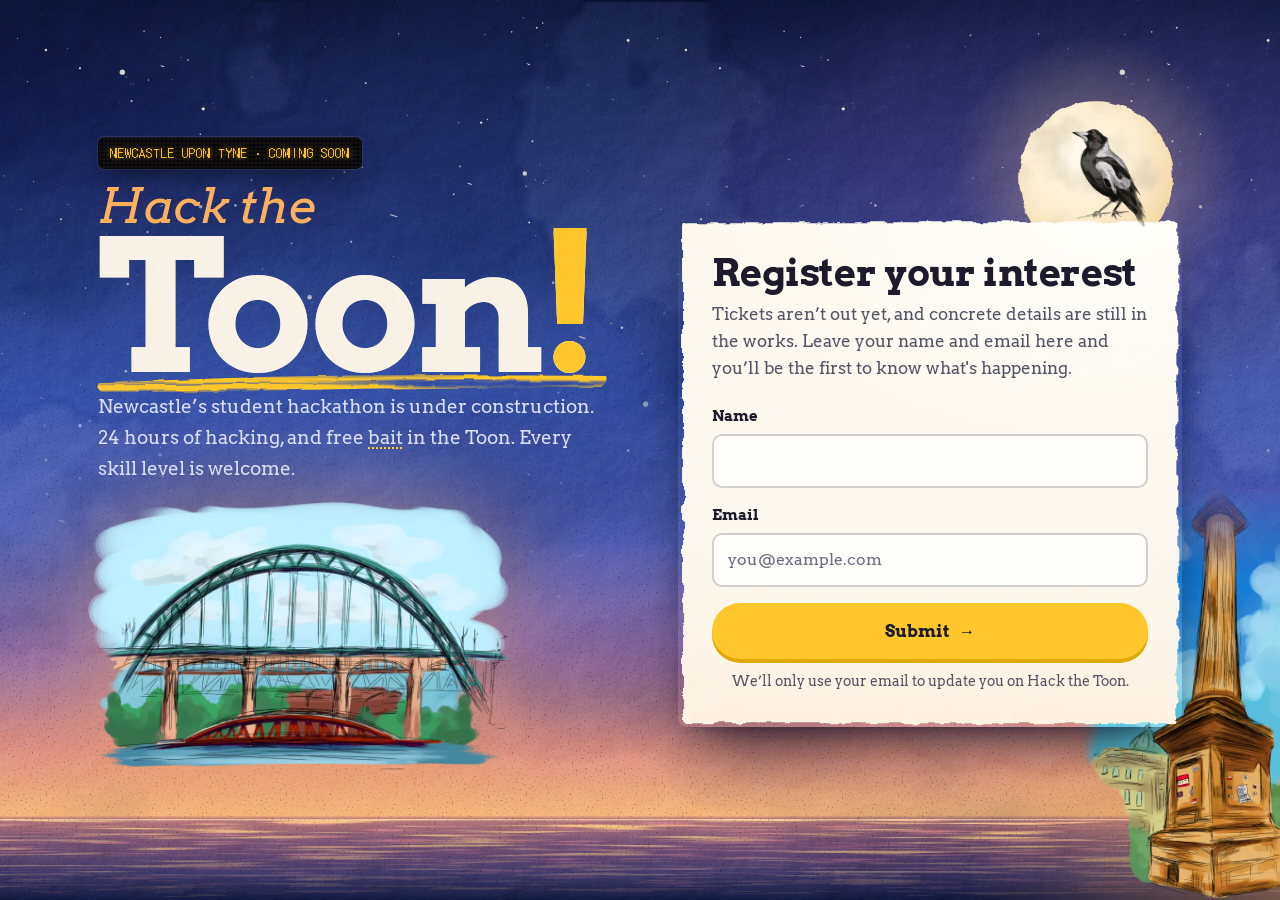
==== index.html @ 93775dd0 "Refresh website design" ====
<!doctype html>
<html lang="en-GB">
<head>
  <meta charset="utf-8">
  <meta name="viewport" content="width=device-width, initial-scale=1">
  <title>Hack the Toon · Register your interest</title>
  <meta name="description" content="Hack the Toon is a 24hr student hackathon in Newcastle. Register your interest and we'll be in touch.">
  <meta name="theme-color" content="#080c26">
  <link rel="icon" href="assets/favicon.ico" sizes="any">
  <link rel="icon" href="assets/favicon-48.png" type="image/png">
  <link rel="apple-touch-icon" href="assets/apple-touch-icon.png">
  <link rel="preload" as="image" href="assets/img/tyne-bridge.webp" imagesrcset="assets/img/tyne-bridge-900.webp 900w, assets/img/tyne-bridge.webp 1600w" imagesizes="(max-width: 880px) min(100vw, 560px), 520px">

  <link rel="preconnect" href="https://fonts.googleapis.com">
  <link rel="preconnect" href="https://fonts.gstatic.com" crossorigin>
  <link href="https://fonts.googleapis.com/css2?family=Arvo:ital,wght@0,400;0,700;1,400&family=DotGothic16&display=swap" rel="stylesheet">

  <link rel="stylesheet" href="css/styles.css">
  <script src="js/main.js" defer></script>
  <!-- Cloudflare Turnstile: an invisible check that a real person sent the form -->
  <script src="https://challenges.cloudflare.com/turnstile/v0/api.js" async defer></script>
</head>

<body>
  <div class="page page--interest">
    <header class="site-header">
      <a class="brand" href="./index.html">
        <!--svg class="brand__mark" viewBox="0 0 48 32" aria-hidden="true">
          <path d="M4 28 Q24 -6 44 28" fill="none" stroke="currentColor" stroke-width="3.5" stroke-linecap="round"/>
          <path d="M2 20 H46" stroke="currentColor" stroke-width="3" stroke-linecap="round"/>
          <path d="M14 12.5V20 M19 9V20 M24 7.8V20 M29 9V20 M34 12.5V20" stroke="currentColor" stroke-width="1.5"/>
          <circle cx="24" cy="27" r="2.6" fill="var(--metro)"/>
        </svg!-->
        <!--span class="brand__name">Hack the Toon</span!-->
      </a>
    </header>

    <main class="interest">
      <div class="interest__intro">
        <p class="dotmatrix">
          <!--span class="dotmatrix__dot" aria-hidden="true"></span!-->
          Newcastle upon Tyne &middot; Coming soon
        </p>
        <h1 class="title">
          <span class="title__small">Hack the</span>
          <span class="title__big">Toon<span class="title__stop">!</span></span>
        </h1>
        <p class="interest__lede">
          Newcastle&rsquo;s student hackathon is under construction. 24 hours of hacking, and free
          <span class="geordie" tabindex="0">bait<span class="geordie__gloss" role="tooltip">food &dash; specifically, midnight pizza</span></span>
          in the Toon. Every skill level is welcome.
        </p>
      </div>

      <img class="interest__art" src="assets/img/tyne-bridge.webp" srcset="assets/img/tyne-bridge-900.webp 900w, assets/img/tyne-bridge.webp 1600w" sizes="(max-width: 880px) min(100vw, 560px), 520px" width="1600" height="1156" alt="A watercolour of the Tyne Bridge, with the High Level and Swing bridges behind it">

      <section class="panel" aria-labelledby="interest-title">
        <img class="panel__magpie" src="assets/img/magpie.webp" width="268" height="420" alt="">
        <!--div class="station-sign" aria-hidden="true"><span class="station-sign__bar"></span>The next station is... Hack the Toon</div!-->
        <h2 class="panel__title" id="interest-title">Register your interest</h2>
        <p class="panel__lede">Tickets aren&rsquo;t out yet, and concrete details are still in the works. Leave your name and email here and you&rsquo;ll be the first to know what's happening.</p>

        <form class="form" data-form novalidate>
          <div class="field">
            <label for="name">Name</label>
            <input id="name" name="name" autocomplete="name" required>
            <p class="field__error" aria-live="polite"></p>
          </div>
          <div class="field">
            <label for="email">Email</label>
            <input id="email" name="email" type="email" autocomplete="email" inputmode="email" placeholder="you@example.com" required>
            <p class="field__error" aria-live="polite"></p>
          </div>
          <!-- Honeypot: hidden from people, but bots tend to fill it in -->
          <div class="form__hp" aria-hidden="true">
            <label for="website">Website</label>
            <input id="website" name="website" tabindex="-1" autocomplete="off">
          </div>
          <!-- TODO: replace this sitekey with the real one from the Cloudflare
               dashboard (Turnstile). 1x00000000000000000000AA is Cloudflare's
               public test key, which always passes. -->
          <div class="cf-turnstile" data-sitekey="0x4AAAAAAFebThGywJJSq26S" data-appearance="interaction-only" data-theme="light" data-size="flexible"></div>
          <p class="form__error" data-form-error role="alert"></p>
          <button class="btn btn--metro btn--block" type="submit" data-submit>
            <span data-submit-label>Submit</span> <span aria-hidden="true">&rarr;</span>
          </button>
          <p class="form__small">We&rsquo;ll only use your email to update you on Hack the Toon.</p>
        </form>
      </section>
    </main>

    <!-- Grey's Monument is painted as a corner piece: its straight edges sit
         flush with the right and bottom of the page -->
    <img class="corner corner--right" src="assets/img/monument.webp" width="534" height="1000" alt="" aria-hidden="true">
  </div>
</body>
</html>
---- css/styles.css ----
/* ==========================================================================
   Hack the Toon: "Blue hour on the Tyne"

   The page is painted in the same medium as the commissions: one watercolour
   of the Tyne at dusk. A French ultramarine sky, spattered with white gouache
   for stars, warms through violet and rose to the last light on the horizon,
   and the river at the foot of the page catches the sunset. A moon rises
   behind the magpie, the words sit on sheets of watercolour paper, and Metro
   yellow is kept for the things you press.
   ========================================================================== */

:root {
  /* The wash */
  --night: #080c26;        /* the very top and bottom of the page, and the browser bars */
  --indigo: #10184e;
  --ultramarine: #1d3593;

  /* Light, as RGB channels so it can be used at any strength: rgb(var(--lamp) / 0.4) */
  --lamp: 255 176 92;      /* sodium floodlight on sandstone */

  /* Paper and ink */
  --cream: #f6eedf;
  --mist: #dcdff2;         /* body copy on the wash: cream, cooled by the blue */
  --card: #fbf6ea;
  --ink: #1c1a2b;
  --ink-soft: #565266;
  --pen: #2a44a6;          /* ultramarine fountain-pen ink */

  --metro: #ffc72c;
  --metro-deep: #e0a800;
  --brick: #b0503a;

  --font-display: "Arvo", "Rockwell", "Roboto Slab", Georgia, serif;
  --font-body: "Arvo", "Rockwell", "Roboto Slab", Georgia, serif;
  --font-dot: "DotGothic16", ui-monospace, monospace;

  --gutter: clamp(16px, 4vw, 48px);
}

*,
*::before,
*::after { box-sizing: border-box; }

/* Browsers paint this behind the page wherever it doesn't reach: Safari on
   iOS fills its status bar and toolbar strips with it, and it shows when the
   page is pulled past either end. The wash starts and ends on this colour, so
   those strips read as more sky. Keep it in step with theme-color. */
html,
body { background: var(--night); }

/* Dark scrollbars on the night; the form controls on paper stay light */
html { -webkit-text-size-adjust: 100%; color-scheme: dark; }
.panel,
.note { color-scheme: light; }

::selection { background: var(--metro); color: var(--ink); }

body {
  margin: 0;
  color: var(--cream);
  font-family: var(--font-body);
  font-size: 1.0625rem;
  line-height: 1.6;
}

img, svg { display: block; max-width: 100%; }

[hidden] { display: none !important; }

a { color: inherit; }

h1, h2 {
  font-family: var(--font-display);
  line-height: 1.05;
  margin: 0;
  letter-spacing: -0.01em;
}

:focus-visible {
  outline: 3px solid var(--metro);
  outline-offset: 3px;
  border-radius: 4px;
}
/* Yellow would vanish against the paper */
.panel :focus-visible,
.note :focus-visible { outline-color: var(--pen); }

.btn {
  --btn-bg: transparent;
  --btn-fg: currentColor;
  display: inline-flex;
  align-items: center;
  justify-content: center;
  gap: 0.5em;
  padding: 0.85em 1.4em;
  border: 2px solid transparent;
  border-radius: 999px;
  background: var(--btn-bg);
  color: var(--btn-fg);
  font: 700 1rem/1 var(--font-body);
  text-decoration: none;
  cursor: pointer;
  transition: transform 0.15s ease, box-shadow 0.15s ease, border-color 0.15s ease;
}
.btn:hover { transform: translateY(-2px); }
.btn:active { transform: translateY(0); }

.btn--metro {
  --btn-bg: var(--metro);
  --btn-fg: var(--ink);
  box-shadow: 0 4px 0 var(--metro-deep);
}
.btn--metro:hover { box-shadow: 0 6px 0 var(--metro-deep); }
.btn--metro:active { box-shadow: 0 2px 0 var(--metro-deep); }
/* The arrow leans towards the next stop */
.btn--metro [aria-hidden="true"] { display: inline-block; transition: transform 0.15s ease; }
.btn--metro:hover [aria-hidden="true"] { transform: translateX(3px); }

.btn--ghost {
  border-color: rgb(246 238 223 / 0.35);
  color: var(--cream);
}
.btn--ghost:hover { border-color: var(--cream); }

.btn--block { width: 100%; padding-block: 1.05em; font-size: 1.05rem; }
.btn[disabled] { opacity: 0.75; cursor: progress; transform: none; }

/* Metro passenger-information style display */
.dotmatrix {
  display: inline-flex;
  align-items: center;
  gap: 0.6em;
  margin: 0;
  padding: 0.45em 0.9em;
  border-radius: 6px;
  background:
    radial-gradient(circle, rgb(255 199 44 / 0.07) 1px, transparent 1.4px) 0 0 / 4px 4px,
    #07080c;
  /* The unit's housing, so it holds its own against the night */
  box-shadow:
    0 0 0 1px rgb(255 255 255 / 0.08),
    inset 0 1px 0 rgb(255 255 255 / 0.05),
    0 10px 24px -10px rgb(0 0 0 / 0.8);
  color: var(--metro);
  font-family: var(--font-dot);
  font-size: 0.8rem;
  letter-spacing: 0.08em;
  text-transform: uppercase;
  text-shadow: 0 0 6px rgb(255 199 44 / 0.55);
  white-space: nowrap;
}
.dotmatrix__dot {
  flex: none;
  width: 7px;
  height: 7px;
  border-radius: 50%;
  background: var(--metro);
  box-shadow: 0 0 8px var(--metro);
  animation: blink 2.4s steps(1) infinite;
}
@keyframes blink { 50% { opacity: 0.25; } }

.geordie {
  position: relative;
  text-decoration: underline dotted;
  text-decoration-thickness: 2px;
  text-underline-offset: 4px;
  text-decoration-color: var(--metro);
  cursor: help;
  white-space: nowrap;
}
.geordie__gloss {
  position: absolute;
  left: 50%;
  bottom: calc(100% + 10px);
  z-index: 5;
  width: max-content;
  max-width: 220px;
  padding: 0.5em 0.75em;
  border-radius: 8px;
  background: var(--cream);
  color: var(--ink);
  box-shadow: 0 10px 24px -10px rgb(0 0 0 / 0.7);
  font: 400 0.8rem/1.35 var(--font-body);
  white-space: normal;
  text-align: left;
  opacity: 0;
  pointer-events: none;
  transform: translate(-50%, 4px);
  transition: opacity 0.15s ease, transform 0.15s ease;
}
.geordie__gloss::before { content: "Geordie: "; color: var(--brick); font-weight: 700; }
.geordie:hover .geordie__gloss,
.geordie:focus .geordie__gloss { opacity: 1; transform: translate(-50%, 0); }
/* On paper, the gloss is the night instead */
.note .geordie { text-decoration-color: var(--metro-deep); }
.note .geordie__gloss { background: var(--ink); color: var(--cream); }
.note .geordie__gloss::before { color: var(--metro); }

/* --------------------------------------------------------------------------
   Page: the wash
   -------------------------------------------------------------------------- */
.page {
  /* Each page floodlights its own landmarks (see the end of this section) */
  --floodlight: linear-gradient(transparent, transparent);
  position: relative;
  isolation: isolate;
  display: flex;
  flex-direction: column;
  min-height: 100vh;
  min-height: 100svh;
  overflow: hidden;
  /* From the top: the grain of the paper, the Tyne catching the sunset, the
     blooms and drifts of the wash, then the sky itself, laid in wet-in-wet
     from night down to the last light on the horizon. The large textures are
     WebP renders of the SVGs in assets/texture/src (see the README). */
  background:
    url("../assets/texture/granulation.svg") 0 0 / 240px 240px,
    url("../assets/texture/paper.svg") 0 0 / 320px 320px,
    url("../assets/texture/river.webp") 0 100% / 100% 9% no-repeat,
    url("../assets/texture/blooms.webp") center / cover no-repeat,
    url("../assets/texture/drift.webp") center / cover no-repeat,
    radial-gradient(ellipse 60% 45% at 85% 28%, rgb(84 54 150 / 0.35), transparent 70%),
    linear-gradient(
      var(--night),
      var(--indigo) 20%,
      var(--ultramarine) 44%,
      #34409f 60%,
      #74508f 72%,
      #d27466 83%,
      #f3a35f 90.6%,
      #a65a5f 91%,
      #5a3558 93.5%,
      #24204d 97%,
      var(--night)
    );
  background-blend-mode: multiply, soft-light, normal, soft-light, multiply, normal, normal;
}
/* Floodlight: a page-specific pool of warm light around its landmarks */
.page::before {
  content: "";
  position: absolute;
  inset: 0;
  z-index: -1;
  background: var(--floodlight);
  pointer-events: none;
}
/* White gouache flicked across the top of the sky, for stars */
.page::after {
  content: "";
  position: absolute;
  inset: 0;
  z-index: -1;
  background:
    url("../assets/texture/spatter.svg") 0 0 / 1000px 640px,
    url("../assets/texture/spatter.svg") 430px 260px / 640px 410px;
  -webkit-mask-image: linear-gradient(#000 20vh, transparent 75vh);
  mask-image: linear-gradient(#000 20vh, transparent 75vh);
  pointer-events: none;
  animation: twinkle 5s ease-in-out infinite alternate;
}
@keyframes twinkle { to { opacity: 0.55; } }

/* Grey's Monument, floodlit from below */
.page--interest {
  --floodlight: radial-gradient(ellipse 34vw 56vh at 100% 100%, rgb(var(--lamp) / 0.4), rgb(var(--lamp) / 0.12) 50%, transparent 74%);
}
/* A haze of light behind the university arches, where the sketch of the
   building above them would otherwise be lost in the dusk. It is measured
   from the painting (866 x 1100), so it follows it at every size. */
.page--thanks {
  --arches-h: clamp(220px, 44vh, 500px);
  --floodlight: radial-gradient(
    ellipse calc(var(--arches-h) * 0.62) calc(var(--arches-h) * 0.42)
    at calc(var(--arches-h) * 0.36) calc(100% - var(--arches-h) * 0.74),
    rgb(255 222 190 / 0.5), rgb(255 200 160 / 0.16) 55%, transparent 75%
  );
}

.site-header {
  position: relative;
  z-index: 2;
  padding: 18px var(--gutter);
}
.site-header:not(:has(.brand__name, .brand__mark)) { display: none; }
.brand {
  display: inline-flex;
  align-items: center;
  gap: 10px;
  text-decoration: none;
}
.brand__mark { width: 40px; height: auto; }
.brand__name { font: 700 1.2rem/1 var(--font-display); }

/* Corner pieces: paintings with straight edges, placed flush against the
   page's bottom corners and kept behind the content */
.corner {
  position: absolute;
  bottom: 0;
  z-index: 0;
  width: auto;
  max-width: none;
  pointer-events: none;
  user-select: none;
  animation: develop 1.4s 0.3s ease-out both;
}
/* Both paintings run off the edge of their canvas on one more side than the
   corner they sit in, so that edge is faded into the wash */
.corner--right {
  right: 0;
  height: clamp(240px, 46vh, 520px);
  -webkit-mask-image: linear-gradient(to bottom, transparent, #000 22%);
  mask-image: linear-gradient(to bottom, transparent, #000 22%);
}
.corner--left {
  left: 0;
  height: var(--arches-h);
  -webkit-mask-image: linear-gradient(to left, transparent, #000 18%);
  mask-image: linear-gradient(to left, transparent, #000 18%);
}
.corner--angel {
  right: clamp(8px, 3vw, 48px);
  bottom: clamp(4px, 2vh, 20px);
  height: clamp(110px, 20vh, 220px);
}
/* Paintings fade up out of the wash, like watercolour soaking in. The filter
   lists match the paintings' own, so the glow eases in rather than snapping. */
@keyframes develop {
  from {
    opacity: 0;
    transform: translateY(14px);
    filter: saturate(0.2) blur(2px) drop-shadow(0 0 0 rgb(var(--lamp) / 0));
  }
}

/* --------------------------------------------------------------------------
   Register your interest
   -------------------------------------------------------------------------- */
.interest {
  position: relative;
  z-index: 2;
  flex: 1;
  display: grid;
  grid-template-columns: 1fr 1fr;
  grid-template-areas:
    "intro panel"
    "art   panel";
  column-gap: clamp(32px, 6vw, 88px);
  row-gap: clamp(8px, 2vh, 20px);
  align-content: center;
  width: min(1180px, 100%);
  margin: 0 auto;
  padding: clamp(56px, 8vh, 96px) var(--gutter) clamp(16px, 3vh, 32px);
}
/* Above the panel, so the moon behind the magpie can never cover the words */
.interest__intro { grid-area: intro; align-self: end; position: relative; z-index: 1; }
.panel { grid-area: panel; align-self: center; }

/* The Tyne Bridge, under the headline, glowing in the lamplight */
.interest__art {
  grid-area: art;
  align-self: start;
  width: auto;
  height: clamp(170px, 34vh, 380px);
  max-width: 100%;
  object-fit: contain;
  object-position: left top;
  margin-left: -2%;
  filter: saturate(1) blur(0) drop-shadow(0 0 48px rgb(var(--lamp) / 0.45));
  animation: develop 1.4s 0.3s ease-out both;
}

.title { margin: 0.35em 0 0.3em; }
.title__small {
  display: block;
  font-size: clamp(1.8rem, 4vw, 3rem);
  font-style: italic;
  font-weight: 400;
  color: rgb(var(--lamp));
}
.title__big {
  position: relative;
  display: block;
  width: fit-content;
  font-size: clamp(5rem, 15vw, 11.5rem);
  font-weight: 700;
  line-height: 0.82;
  letter-spacing: -0.03em;
  /* Painted, not printed: the paper's grain shows through the letters */
  color: var(--cream);
  background: url("../assets/texture/paper.svg") 0 0 / 320px 320px, var(--cream);
  background-blend-mode: soft-light;
  -webkit-background-clip: text;
  background-clip: text;
  -webkit-text-fill-color: transparent;
}
/* A single dry stroke of Metro yellow under the name */
.title__big::after {
  content: "";
  position: absolute;
  z-index: -1;
  left: -0.04em;
  right: -0.08em;
  bottom: -0.1em;
  height: 0.2em;
  background: url("../assets/texture/brush.svg") center / 100% 100% no-repeat;
  transform-origin: left center;
  animation: brush 0.7s 0.6s cubic-bezier(.5, 0, .2, 1) both;
}
@keyframes brush { from { transform: scaleX(0); } }
.title__stop { color: var(--metro); -webkit-text-fill-color: var(--metro); }

.interest__lede {
  max-width: 32em;
  margin: 0;
  font-size: clamp(1.05rem, 1.5vw, 1.2rem);
  color: var(--mist);
}

.interest__intro > *,
.panel {
  animation: rise 0.8s cubic-bezier(.2, .8, .2, 1) both;
}
.interest__intro > :nth-child(2) { animation-delay: 0.08s; }
.interest__intro > :nth-child(3) { animation-delay: 0.16s; }
.panel { animation-delay: 0.24s; }
@keyframes rise {
  from { opacity: 0; transform: translateY(18px); }
}

/* The form, on a sheet of watercolour paper. The sheet itself is drawn by
   ::after so that its torn edge can be masked without clipping the magpie. */
.panel {
  --magpie-h: clamp(84px, 11vw, 118px);
  --perch: clamp(20px, 3vw, 36px);
  position: relative;
  isolation: isolate;
  padding: clamp(24px, 3vw, 34px);
  color: var(--ink);
  border-radius: 8px;
  /* Tucked in, so the shadow shows below the torn edge rather than beside it */
  box-shadow: 0 34px 60px -26px rgb(2 4 20 / 0.85), 0 12px 24px -16px rgb(2 4 20 / 0.5);
}
.panel::after {
  content: "";
  position: absolute;
  inset: 0;
  z-index: -1;
  background:
    url("../assets/texture/paper.svg") 0 0 / 320px 320px,
    /* moonlight from above, and the last of the sunset from below */
    radial-gradient(120% 70% at 85% 0%, #fffdf8, transparent 65%),
    linear-gradient(to top, rgb(255 186 130 / 0.16), transparent 35%),
    var(--card);
  background-blend-mode: soft-light, normal, normal, normal;
  /* The torn edge. It is inline rather than a file because browsers fetch mask
     images under stricter rules than other images: a mask file that fails to
     load (for example when the page is opened from disk) hides the whole sheet. */
  --deckle: url("data:image/svg+xml,%3Csvg xmlns='http://www.w3.org/2000/svg' viewBox='0 0 500 600' preserveAspectRatio='none'%3E%3Cfilter id='d' x='-5%25' y='-5%25' width='110%25' height='110%25'%3E%3CfeTurbulence type='fractalNoise' baseFrequency='.045' numOctaves='4' seed='3'/%3E%3CfeDisplacementMap in='SourceGraphic' scale='8' xChannelSelector='R' yChannelSelector='G'/%3E%3CfeGaussianBlur stdDeviation='.5'/%3E%3C/filter%3E%3Crect x='5' y='5' width='490' height='590' rx='4' fill='%23fff' filter='url(%23d)'/%3E%3C/svg%3E");
  -webkit-mask: var(--deckle) 0 0 / 100% 100% no-repeat;
  mask: var(--deckle) 0 0 / 100% 100% no-repeat;
}
/* A moon rising behind the sheet, for the magpie to stand against */
.panel::before {
  /* The disc is just over half the width of the image (the rest is its halo):
     about 1.3 magpies across, centred a third of a magpie above the edge */
  --moon: calc(var(--magpie-h) * 2.44);
  content: "";
  position: absolute;
  z-index: -1;
  right: calc(var(--perch) + var(--magpie-h) * 0.42 - var(--moon) / 2);
  bottom: calc(100% + var(--magpie-h) * 0.34 - var(--moon) / 2);
  width: var(--moon);
  height: var(--moon);
  background: url("../assets/texture/moon.svg") center / contain no-repeat;
  pointer-events: none;
  animation: moonrise 1.8s 0.2s cubic-bezier(.2, .7, .2, 1) both;
}
@keyframes moonrise {
  from { opacity: 0; transform: translateY(30%); }
}
.panel__title { font-size: clamp(2rem, 3vw, 2.5rem); font-weight: 700; }
.panel__lede { margin: 0.5em 0 1.3em; color: var(--ink-soft); }

/* A magpie perched on the top edge of the form */
.panel__magpie {
  position: absolute;
  right: var(--perch);
  bottom: calc(100% - 9px);
  height: var(--magpie-h);
  width: auto;
  pointer-events: none;
  animation: hop 0.7s 0.9s cubic-bezier(.3, .7, .4, 1.4) both;
  transform-origin: 50% 100%;
}
@keyframes hop {
  0% { opacity: 0; transform: translate(40px, -30px) rotate(8deg); }
  60% { opacity: 1; }
  100% { transform: none; }
}

.station-sign {
  display: inline-flex;
  align-items: center;
  gap: 12px;
  margin-bottom: 1rem;
  padding: 8px 18px 8px 8px;
  border-radius: 999px;
  background: var(--ink);
  color: var(--cream);
  font: 700 0.9rem/1 var(--font-display);
  letter-spacing: 0.04em;
}
.station-sign__bar {
  width: 22px;
  height: 22px;
  border-radius: 50%;
  border: 5px solid var(--metro);
  background: var(--ink);
}

.form { display: grid; gap: 16px; }
.field label {
  display: block;
  margin-bottom: 6px;
  font-weight: 700;
  font-size: 0.92rem;
}
.field input {
  width: 100%;
  padding: 12px 14px;
  border: 2px solid rgb(28 26 43 / 0.2);
  border-radius: 10px;
  background: #fffdf9;
  color: var(--ink);
  caret-color: var(--pen);
  font: inherit;
  font-size: 1rem;
  transition: border-color 0.15s ease, box-shadow 0.15s ease;
}
.field input::placeholder { color: #6e6a80; }
.field input:focus {
  outline: none;
  border-color: var(--pen);
  box-shadow: 0 0 0 4px rgb(255 199 44 / 0.55);
}
.field.is-invalid input { border-color: var(--brick); }
.field__error {
  margin: 6px 0 0;
  color: var(--brick);
  font-size: 0.85rem;
  font-weight: 400;
}
.field__error:empty { display: none; }
/* Honeypot: kept off-screen rather than display:none, which some bots skip */
.form__hp {
  position: absolute;
  left: -10000px;
  width: 1px;
  height: 1px;
  overflow: hidden;
}
.form__error {
  margin: 0;
  color: var(--brick);
  font-size: 0.9rem;
  text-align: center;
}
.form__error:empty { display: none; }
/* Turnstile only shows itself if it needs the visitor to click something */
.cf-turnstile:empty { display: none; }
.form__small { margin: -4px 0 0; font-size: 0.85rem; color: var(--ink-soft); text-align: center; }

/* --------------------------------------------------------------------------
   Thank you: the Metro pulls in, drawn in light, then the note is sealed
   -------------------------------------------------------------------------- */
.thanks {
  position: relative;
  z-index: 2;
  flex: 1;
  display: flex;
  flex-direction: column;
  align-items: center;
  justify-content: center;
  gap: clamp(20px, 4vh, 40px);
  width: min(1060px, 100%);
  margin: 0 auto;
  padding: clamp(24px, 5vh, 56px) var(--gutter);
  text-align: center;
}

.arrival {
  display: flex;
  flex-direction: column;
  align-items: center;
  width: 100%;
}
.arrival__display {
  min-width: 18em;
  justify-content: center;
  margin-bottom: clamp(14px, 2.5vh, 24px);
  font-size: 0.9rem;
  animation: rise 0.6s both;
}
.arrival__track {
  position: relative;
  width: min(880px, 100%);
}
/* Light from the platform, spilling onto the track */
.arrival__track::before {
  content: "";
  position: absolute;
  left: 50%;
  bottom: -30%;
  width: 150%;
  height: 120%;
  transform: translateX(-50%);
  background: radial-gradient(closest-side, rgb(var(--lamp) / 0.28), transparent);
  pointer-events: none;
  animation: develop 1.2s 1.6s ease-out both;
}
/* The pencil drawing is inverted so it reads as white pencil on dark paper */
.arrival__train {
  position: relative;
  z-index: 1;
  width: 100%;
  height: auto;
  filter: invert(1) drop-shadow(0 0 0 rgb(255 246 228 / 0.7)) drop-shadow(0 0 7px rgb(255 214 140 / 0.45));
  animation: pull-in 2.6s 0.3s cubic-bezier(.12, .7, .25, 1.02) both;
}
@keyframes pull-in {
  from { transform: translateX(-130vw); }
  to { transform: translateX(0); }
}
/* White-pencil rails, drawn in as the train approaches */
.arrival__rails {
  position: absolute;
  left: 50%;
  bottom: 0;
  width: 300vw;
  height: 14px;
  transform: translateX(-50%);
  max-width: none;
  overflow: visible;
  /* Fading out towards the edges of the page, as a sketch would */
  -webkit-mask-image: linear-gradient(90deg, transparent 33.3%, #000 42%, #000 58%, transparent 66.7%);
  mask-image: linear-gradient(90deg, transparent 33.3%, #000 42%, #000 58%, transparent 66.7%);
}
.arrival__rails path {
  fill: none;
  stroke: var(--cream);
  stroke-linecap: round;
  stroke-dasharray: 6000;
  animation: draw 1.4s 0.1s ease-out both;
}
@keyframes draw { from { stroke-dashoffset: 6000; } }

/* The message, on a page torn from a ruled notebook */
.note {
  width: min(620px, 100%);
  text-align: left;
}
.note__card {
  --margin: clamp(24px, 4vw, 44px);
  position: relative;
  isolation: isolate;
  padding: var(--margin);
  padding-top: calc(var(--margin) + 14px);
  border-radius: 4px;
  color: var(--ink);
  box-shadow: 0 34px 60px -26px rgb(2 4 20 / 0.85), 0 12px 24px -16px rgb(2 4 20 / 0.5);
  transform: rotate(-1.2deg);
  animation: card-in 0.8s 2.9s cubic-bezier(.2, .8, .2, 1) both, thud 0.35s 3.95s ease-out;
}
/* The page: a red margin, feint blue rules, and holes punched along the top */
.note__card::before {
  content: "";
  position: absolute;
  inset: 0;
  z-index: -1;
  border-radius: inherit;
  background:
    linear-gradient(90deg, transparent calc(var(--margin) - 14px), rgb(206 70 70 / 0.45) 0 calc(var(--margin) - 12.5px), transparent 0),
    repeating-linear-gradient(transparent 0 31px, rgb(42 68 166 / 0.15) 31px 32px) 0 44px / 100% 100% no-repeat,
    url("../assets/texture/paper.svg") 0 0 / 320px 320px,
    var(--card);
  background-blend-mode: normal, normal, soft-light, normal;
  -webkit-mask:
    linear-gradient(#000 0 0) top / 100% 12px no-repeat,
    radial-gradient(circle, transparent 5px, #000 5.6px) 0 12px / 30px 22px repeat-x,
    linear-gradient(#000 0 0) 0 34px / 100% calc(100% - 34px) no-repeat;
  mask:
    linear-gradient(#000 0 0) top / 100% 12px no-repeat,
    radial-gradient(circle, transparent 5px, #000 5.6px) 0 12px / 30px 22px repeat-x,
    linear-gradient(#000 0 0) 0 34px / 100% calc(100% - 34px) no-repeat;
}
@keyframes card-in {
  from { opacity: 0; transform: translateY(24px) rotate(1deg); }
}
/* The card gives a little as the seal is pressed into it */
@keyframes thud {
  40% { transform: rotate(-1.2deg) translateY(3px) scale(0.995); }
}

.note__seal {
  position: absolute;
  right: clamp(-28px, -2vw, -12px);
  bottom: clamp(-34px, -3vw, -18px);
  width: clamp(92px, 12vw, 132px);
  height: auto;
  transform: rotate(-12deg);
  filter: drop-shadow(0 6px 6px rgb(10 8 30 / 0.45));
  animation: stamp 0.6s 3.6s cubic-bezier(.5, 0, .75, 0) both;
}
@keyframes stamp {
  0% { opacity: 0; transform: translateY(-40px) scale(2.2) rotate(-30deg); filter: drop-shadow(0 30px 18px rgb(10 8 30 / 0.2)); }
  30% { opacity: 1; }
  80% { transform: scale(0.94) rotate(-12deg); }
  100% { transform: scale(1) rotate(-12deg); }
}

.thanks__kicker {
  margin: 0 0 0.3em;
  color: var(--pen);
  font: 700 clamp(1.2rem, 2.4vw, 1.6rem)/1.2 var(--font-display);
}
.thanks__title {
  font-size: clamp(2.2rem, 5vw, 3.8rem);
  font-weight: 700;
}
.thanks__lede {
  max-width: 30em;
  margin: 0.8em 0 0;
  font-size: clamp(1.05rem, 1.6vw, 1.2rem);
  color: var(--ink-soft);
}

/* --------------------------------------------------------------------------
   Responsive
   -------------------------------------------------------------------------- */
@media (max-width: 880px) {
  /* Stacked: headline, form, then the Tyne Bridge to finish the page */
  .interest {
    --stack-gap: clamp(28px, 5vh, 48px);
    grid-template-columns: 1fr;
    grid-template-areas: "intro" "panel" "art";
    row-gap: var(--stack-gap);
  }
  /* Clear space above the form for the moon and the magpie, which would
     otherwise rise into the last lines of the intro on narrow phones */
  .panel { margin-top: calc(var(--magpie-h) + 12px - var(--stack-gap)); }
  .interest__art {
    justify-self: center;
    width: min(100%, 560px);
    height: auto;
    margin: 0;
  }
  .corner--right { display: none; }
  /* With the Monument gone, the floodlight is on the bridge instead */
  .page--interest {
    --floodlight: radial-gradient(ellipse 90vw 46vh at 50% 100%, rgb(var(--lamp) / 0.32), transparent 72%);
  }
  /* Room at the bottom of the thank-you page for the corner paintings */
  .thanks { padding-bottom: clamp(150px, 26vh, 240px); }
  .page--thanks { --arches-h: clamp(170px, 26vh, 260px); }
  .corner--angel { height: clamp(80px, 13vh, 130px); }
}

@media (max-width: 640px) {
  /* Room under the message for the seal, so it never covers the text */
  .note__card { padding-bottom: 76px; }
  .note__seal { right: 10px; bottom: -22px; width: 96px; }
}

@media (max-width: 520px) {
  .brand__name { font-size: 1.05rem; }
  .arrival__display { min-width: 0; font-size: 0.75rem; }
}

/* High-contrast modes drop backgrounds, which would leave the painted title
   with no fill at all */
@media (forced-colors: active) {
  .title__big { -webkit-text-fill-color: currentColor; background: none; }
}

@media (prefers-reduced-motion: reduce) {
  *,
  *::before,
  *::after {
    animation-duration: 0.001ms !important;
    animation-delay: 0s !important;
    animation-iteration-count: 1 !important;
    transition-duration: 0.001ms !important;
  }
}
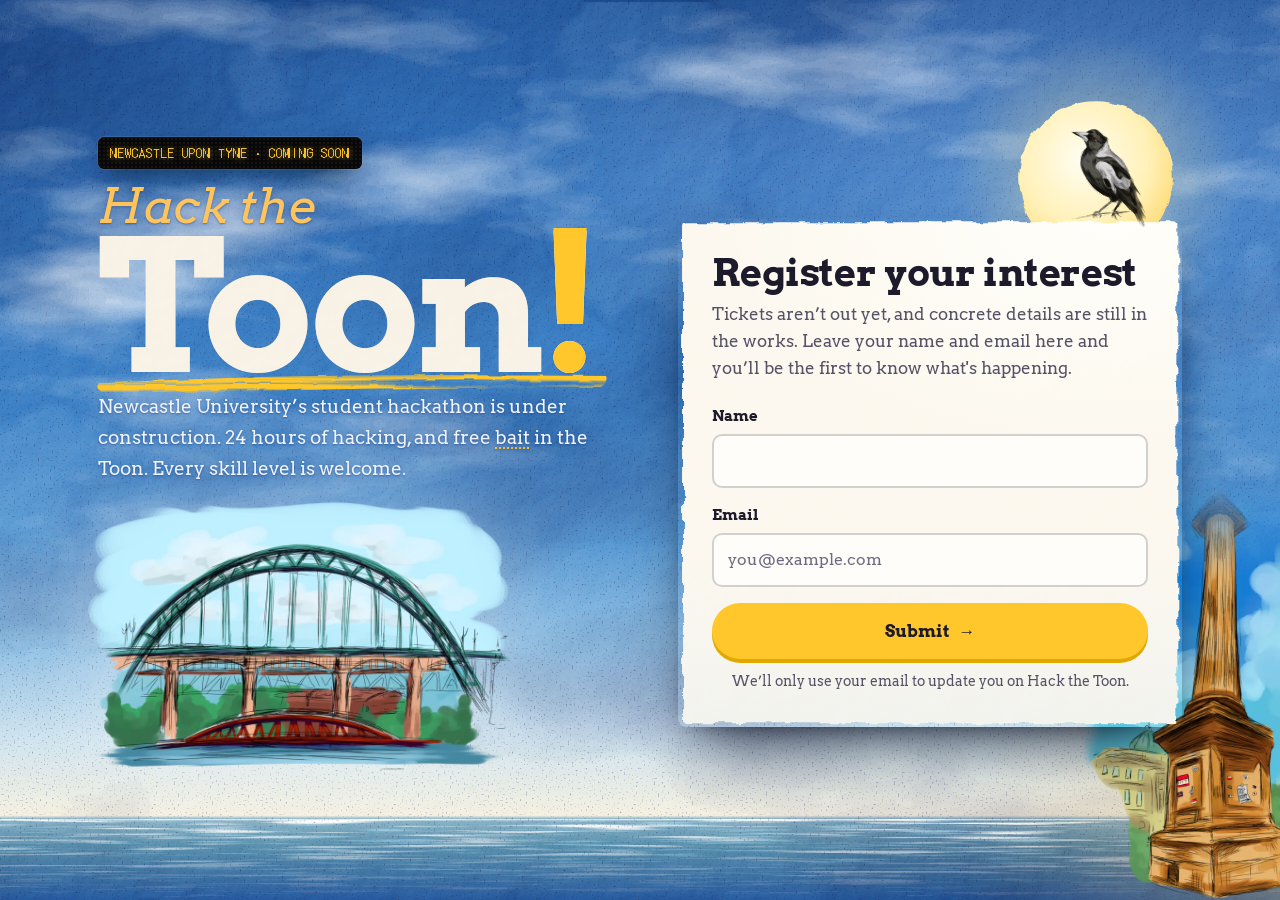
==== commit a0930c03: "Switch to day theme" ====
--- a/index.html
+++ b/index.html
@@ -5,7 +5,7 @@
   <meta name="viewport" content="width=device-width, initial-scale=1">
   <title>Hack the Toon · Register your interest</title>
   <meta name="description" content="Hack the Toon is a 24hr student hackathon in Newcastle. Register your interest and we'll be in touch.">
-  <meta name="theme-color" content="#080c26">
+  <meta name="theme-color" content="#133d88">
   <link rel="icon" href="assets/favicon.ico" sizes="any">
   <link rel="icon" href="assets/favicon-48.png" type="image/png">
   <link rel="apple-touch-icon" href="assets/apple-touch-icon.png">
@@ -46,8 +46,8 @@
           <span class="title__big">Toon<span class="title__stop">!</span></span>
         </h1>
         <p class="interest__lede">
-          Newcastle&rsquo;s student hackathon is under construction. 24 hours of hacking, and free
-          <span class="geordie" tabindex="0">bait<span class="geordie__gloss" role="tooltip">food &dash; specifically, midnight pizza</span></span>
+          Newcastle University&rsquo;s student hackathon is under construction. 24 hours of hacking, and free
+          <span class="geordie" tabindex="0">bait<span class="geordie__gloss" role="tooltip">food, specifically, midnight pizza</span></span>
           in the Toon. Every skill level is welcome.
         </p>
       </div>
--- a/css/styles.css
+++ b/css/styles.css
@@ -1,26 +1,26 @@
 /* ==========================================================================
-   Hack the Toon: "Blue hour on the Tyne"
+   Hack the Toon: "A bright day on the Tyne"
 
    The page is painted in the same medium as the commissions: one watercolour
-   of the Tyne at dusk. A French ultramarine sky, spattered with white gouache
-   for stars, warms through violet and rose to the last light on the horizon,
-   and the river at the foot of the page catches the sunset. A moon rises
-   behind the magpie, the words sit on sheets of watercolour paper, and Metro
-   yellow is kept for the things you press.
+   of the Tyne on a clear summer's day. A deep cobalt sky, with clouds drifting
+   across it, pales to haze at the horizon, and the river at the foot of the
+   page glints in the sun. The sun sits behind the magpie, the words sit on
+   sheets of watercolour paper, and Metro yellow is kept for the things you
+   press.
    ========================================================================== */
 
 :root {
   /* The wash */
-  --night: #080c26;        /* the very top and bottom of the page, and the browser bars */
-  --indigo: #10184e;
-  --ultramarine: #1d3593;
-
-  /* Light, as RGB channels so it can be used at any strength: rgb(var(--lamp) / 0.4) */
-  --lamp: 255 176 92;      /* sodium floodlight on sandstone */
+  --zenith: #133d88;       /* the very top and bottom of the page, and the browser bars */
+  --cobalt: #1b55a8;
+  --cerulean: #2569b8;
+
+  /* Light, as RGB channels so it can be used at any strength: rgb(var(--sun) / 0.4) */
+  --sun: 255 196 92;       /* sunlight on sandstone */
 
   /* Paper and ink */
   --cream: #f6eedf;
-  --mist: #dcdff2;         /* body copy on the wash: cream, cooled by the blue */
+  --mist: #f1f4fb;         /* body copy on the wash: cream, cooled by the blue */
   --card: #fbf6ea;
   --ink: #1c1a2b;
   --ink-soft: #565266;
@@ -46,9 +46,9 @@
    page is pulled past either end. The wash starts and ends on this colour, so
    those strips read as more sky. Keep it in step with theme-color. */
 html,
-body { background: var(--night); }
-
-/* Dark scrollbars on the night; the form controls on paper stay light */
+body { background: var(--zenith); }
+
+/* Dark scrollbars against the sky; the form controls on paper stay light */
 html { -webkit-text-size-adjust: 100%; color-scheme: dark; }
 .panel,
 .note { color-scheme: light; }
@@ -136,7 +136,7 @@
   background:
     radial-gradient(circle, rgb(255 199 44 / 0.07) 1px, transparent 1.4px) 0 0 / 4px 4px,
     #07080c;
-  /* The unit's housing, so it holds its own against the night */
+  /* The unit's housing, so it holds its own against the sky */
   box-shadow:
     0 0 0 1px rgb(255 255 255 / 0.08),
     inset 0 1px 0 rgb(255 255 255 / 0.05),
@@ -192,7 +192,7 @@
 .geordie__gloss::before { content: "Geordie: "; color: var(--brick); font-weight: 700; }
 .geordie:hover .geordie__gloss,
 .geordie:focus .geordie__gloss { opacity: 1; transform: translate(-50%, 0); }
-/* On paper, the gloss is the night instead */
+/* On paper, the gloss is dark instead */
 .note .geordie { text-decoration-color: var(--metro-deep); }
 .note .geordie__gloss { background: var(--ink); color: var(--cream); }
 .note .geordie__gloss::before { color: var(--metro); }
@@ -210,29 +210,30 @@
   min-height: 100vh;
   min-height: 100svh;
   overflow: hidden;
-  /* From the top: the grain of the paper, the Tyne catching the sunset, the
+  /* From the top: the grain of the paper, the Tyne glinting in the sun, the
      blooms and drifts of the wash, then the sky itself, laid in wet-in-wet
-     from night down to the last light on the horizon. The large textures are
-     WebP renders of the SVGs in assets/texture/src (see the README). */
+     from deep cobalt overhead down to the haze on the horizon. The large
+     textures are WebP renders of the SVGs in assets/texture/src (see the
+     README). */
   background:
     url("../assets/texture/granulation.svg") 0 0 / 240px 240px,
     url("../assets/texture/paper.svg") 0 0 / 320px 320px,
     url("../assets/texture/river.webp") 0 100% / 100% 9% no-repeat,
     url("../assets/texture/blooms.webp") center / cover no-repeat,
     url("../assets/texture/drift.webp") center / cover no-repeat,
-    radial-gradient(ellipse 60% 45% at 85% 28%, rgb(84 54 150 / 0.35), transparent 70%),
+    radial-gradient(ellipse 55% 45% at 82% 22%, rgb(120 180 240 / 0.35), transparent 70%),
     linear-gradient(
-      var(--night),
-      var(--indigo) 20%,
-      var(--ultramarine) 44%,
-      #34409f 60%,
-      #74508f 72%,
-      #d27466 83%,
-      #f3a35f 90.6%,
-      #a65a5f 91%,
-      #5a3558 93.5%,
-      #24204d 97%,
-      var(--night)
+      var(--zenith),
+      var(--cobalt) 20%,
+      var(--cerulean) 46%,
+      #3a80c6 60%,
+      #79b1dc 72%,
+      #c2dcea 82%,
+      #f2ecd8 90.6%,
+      #6d9fb8 91%,
+      #3a7598 94%,
+      #22548c 97.5%,
+      var(--zenith)
     );
   background-blend-mode: multiply, soft-light, normal, soft-light, multiply, normal, normal;
 }
@@ -245,35 +246,37 @@
   background: var(--floodlight);
   pointer-events: none;
 }
-/* White gouache flicked across the top of the sky, for stars */
+/* Clouds drifting slowly across the upper sky. The strip is one tile wider
+   than the page and slides by exactly one tile, so the loop is seamless; it
+   moves as a whole layer, so the browser never has to repaint the wash. */
 .page::after {
   content: "";
   position: absolute;
-  inset: 0;
+  top: 0;
+  left: 0;
   z-index: -1;
-  background:
-    url("../assets/texture/spatter.svg") 0 0 / 1000px 640px,
-    url("../assets/texture/spatter.svg") 430px 260px / 640px 410px;
-  -webkit-mask-image: linear-gradient(#000 20vh, transparent 75vh);
-  mask-image: linear-gradient(#000 20vh, transparent 75vh);
+  width: calc(100% + 1600px);
+  height: min(70vh, 640px);
+  background: url("../assets/texture/clouds.webp") 0 0 / 1600px 100% repeat-x;
+  opacity: 0.85;
   pointer-events: none;
-  animation: twinkle 5s ease-in-out infinite alternate;
-}
-@keyframes twinkle { to { opacity: 0.55; } }
-
-/* Grey's Monument, floodlit from below */
+  animation: drift 240s linear infinite;
+}
+@keyframes drift { to { transform: translateX(-1600px); } }
+
+/* Sunlight warming the sandstone of Grey's Monument */
 .page--interest {
-  --floodlight: radial-gradient(ellipse 34vw 56vh at 100% 100%, rgb(var(--lamp) / 0.4), rgb(var(--lamp) / 0.12) 50%, transparent 74%);
+  --floodlight: radial-gradient(ellipse 34vw 56vh at 100% 100%, rgb(var(--sun) / 0.3), rgb(var(--sun) / 0.08) 50%, transparent 74%);
 }
 /* A haze of light behind the university arches, where the sketch of the
-   building above them would otherwise be lost in the dusk. It is measured
+   building above them would otherwise be lost against the blue. It is measured
    from the painting (866 x 1100), so it follows it at every size. */
 .page--thanks {
   --arches-h: clamp(220px, 44vh, 500px);
   --floodlight: radial-gradient(
     ellipse calc(var(--arches-h) * 0.62) calc(var(--arches-h) * 0.42)
     at calc(var(--arches-h) * 0.36) calc(100% - var(--arches-h) * 0.74),
-    rgb(255 222 190 / 0.5), rgb(255 200 160 / 0.16) 55%, transparent 75%
+    rgb(255 252 240 / 0.6), rgb(240 248 255 / 0.2) 55%, transparent 75%
   );
 }
 
@@ -329,7 +332,7 @@
   from {
     opacity: 0;
     transform: translateY(14px);
-    filter: saturate(0.2) blur(2px) drop-shadow(0 0 0 rgb(var(--lamp) / 0));
+    filter: saturate(0.2) blur(2px) drop-shadow(0 0 0 rgb(255 255 255 / 0));
   }
 }
 
@@ -352,11 +355,11 @@
   margin: 0 auto;
   padding: clamp(56px, 8vh, 96px) var(--gutter) clamp(16px, 3vh, 32px);
 }
-/* Above the panel, so the moon behind the magpie can never cover the words */
+/* Above the panel, so the sun behind the magpie can never cover the words */
 .interest__intro { grid-area: intro; align-self: end; position: relative; z-index: 1; }
 .panel { grid-area: panel; align-self: center; }
 
-/* The Tyne Bridge, under the headline, glowing in the lamplight */
+/* The Tyne Bridge, under the headline, in a soft haze of daylight */
 .interest__art {
   grid-area: art;
   align-self: start;
@@ -366,7 +369,7 @@
   object-fit: contain;
   object-position: left top;
   margin-left: -2%;
-  filter: saturate(1) blur(0) drop-shadow(0 0 48px rgb(var(--lamp) / 0.45));
+  filter: saturate(1) blur(0) drop-shadow(0 0 44px rgb(255 255 255 / 0.4));
   animation: develop 1.4s 0.3s ease-out both;
 }
 
@@ -376,7 +379,8 @@
   font-size: clamp(1.8rem, 4vw, 3rem);
   font-style: italic;
   font-weight: 400;
-  color: rgb(var(--lamp));
+  color: rgb(var(--sun));
+  text-shadow: 0 1px 2px rgb(19 61 136 / 0.5), 0 0 16px rgb(19 61 136 / 0.5);
 }
 .title__big {
   position: relative;
@@ -415,6 +419,8 @@
   margin: 0;
   font-size: clamp(1.05rem, 1.5vw, 1.2rem);
   color: var(--mist);
+  /* A soft shadow of the sky, so the words hold up when a cloud drifts behind */
+  text-shadow: 0 1px 2px rgb(19 61 136 / 0.5), 0 0 14px rgb(19 61 136 / 0.55);
 }
 
 .interest__intro > *,
@@ -448,9 +454,9 @@
   z-index: -1;
   background:
     url("../assets/texture/paper.svg") 0 0 / 320px 320px,
-    /* moonlight from above, and the last of the sunset from below */
-    radial-gradient(120% 70% at 85% 0%, #fffdf8, transparent 65%),
-    linear-gradient(to top, rgb(255 186 130 / 0.16), transparent 35%),
+    /* sunlight from above, and a little blue reflected from the sky below */
+    radial-gradient(120% 70% at 85% 0%, #fffef8, transparent 65%),
+    linear-gradient(to top, rgb(150 190 230 / 0.12), transparent 35%),
     var(--card);
   background-blend-mode: soft-light, normal, normal, normal;
   /* The torn edge. It is inline rather than a file because browsers fetch mask
@@ -460,23 +466,23 @@
   -webkit-mask: var(--deckle) 0 0 / 100% 100% no-repeat;
   mask: var(--deckle) 0 0 / 100% 100% no-repeat;
 }
-/* A moon rising behind the sheet, for the magpie to stand against */
+/* The sun, rising behind the sheet, for the magpie to stand against */
 .panel::before {
   /* The disc is just over half the width of the image (the rest is its halo):
      about 1.3 magpies across, centred a third of a magpie above the edge */
-  --moon: calc(var(--magpie-h) * 2.44);
+  --sun-size: calc(var(--magpie-h) * 2.44);
   content: "";
   position: absolute;
   z-index: -1;
-  right: calc(var(--perch) + var(--magpie-h) * 0.42 - var(--moon) / 2);
-  bottom: calc(100% + var(--magpie-h) * 0.34 - var(--moon) / 2);
-  width: var(--moon);
-  height: var(--moon);
-  background: url("../assets/texture/moon.svg") center / contain no-repeat;
+  right: calc(var(--perch) + var(--magpie-h) * 0.42 - var(--sun-size) / 2);
+  bottom: calc(100% + var(--magpie-h) * 0.34 - var(--sun-size) / 2);
+  width: var(--sun-size);
+  height: var(--sun-size);
+  background: url("../assets/texture/sun.svg") center / contain no-repeat;
   pointer-events: none;
-  animation: moonrise 1.8s 0.2s cubic-bezier(.2, .7, .2, 1) both;
-}
-@keyframes moonrise {
+  animation: sunrise 1.8s 0.2s cubic-bezier(.2, .7, .2, 1) both;
+}
+@keyframes sunrise {
   from { opacity: 0; transform: translateY(30%); }
 }
 .panel__title { font-size: clamp(2rem, 3vw, 2.5rem); font-weight: 700; }
@@ -572,7 +578,7 @@
 .form__small { margin: -4px 0 0; font-size: 0.85rem; color: var(--ink-soft); text-align: center; }
 
 /* --------------------------------------------------------------------------
-   Thank you: the Metro pulls in, drawn in light, then the note is sealed
+   Thank you: the Metro pulls in, drawn in white pencil, then the note is sealed
    -------------------------------------------------------------------------- */
 .thanks {
   position: relative;
@@ -615,17 +621,18 @@
   width: 150%;
   height: 120%;
   transform: translateX(-50%);
-  background: radial-gradient(closest-side, rgb(var(--lamp) / 0.28), transparent);
+  background: radial-gradient(closest-side, rgb(255 255 255 / 0.18), transparent);
   pointer-events: none;
   animation: develop 1.2s 1.6s ease-out both;
 }
-/* The pencil drawing is inverted so it reads as white pencil on dark paper */
+/* The pencil drawing is inverted so it reads as white pencil against the deep
+   blue at the top of the sky */
 .arrival__train {
   position: relative;
   z-index: 1;
   width: 100%;
   height: auto;
-  filter: invert(1) drop-shadow(0 0 0 rgb(255 246 228 / 0.7)) drop-shadow(0 0 7px rgb(255 214 140 / 0.45));
+  filter: invert(1) drop-shadow(0 0 0 rgb(255 255 255 / 0.7)) drop-shadow(0 0 6px rgb(255 255 255 / 0.4));
   animation: pull-in 2.6s 0.3s cubic-bezier(.12, .7, .25, 1.02) both;
 }
 @keyframes pull-in {
@@ -746,7 +753,7 @@
     grid-template-areas: "intro" "panel" "art";
     row-gap: var(--stack-gap);
   }
-  /* Clear space above the form for the moon and the magpie, which would
+  /* Clear space above the form for the sun and the magpie, which would
      otherwise rise into the last lines of the intro on narrow phones */
   .panel { margin-top: calc(var(--magpie-h) + 12px - var(--stack-gap)); }
   .interest__art {
@@ -756,9 +763,9 @@
     margin: 0;
   }
   .corner--right { display: none; }
-  /* With the Monument gone, the floodlight is on the bridge instead */
+  /* With the Monument gone, the sunlight falls on the bridge instead */
   .page--interest {
-    --floodlight: radial-gradient(ellipse 90vw 46vh at 50% 100%, rgb(var(--lamp) / 0.32), transparent 72%);
+    --floodlight: radial-gradient(ellipse 90vw 46vh at 50% 100%, rgb(var(--sun) / 0.2), transparent 72%);
   }
   /* Room at the bottom of the thank-you page for the corner paintings */
   .thanks { padding-bottom: clamp(150px, 26vh, 240px); }
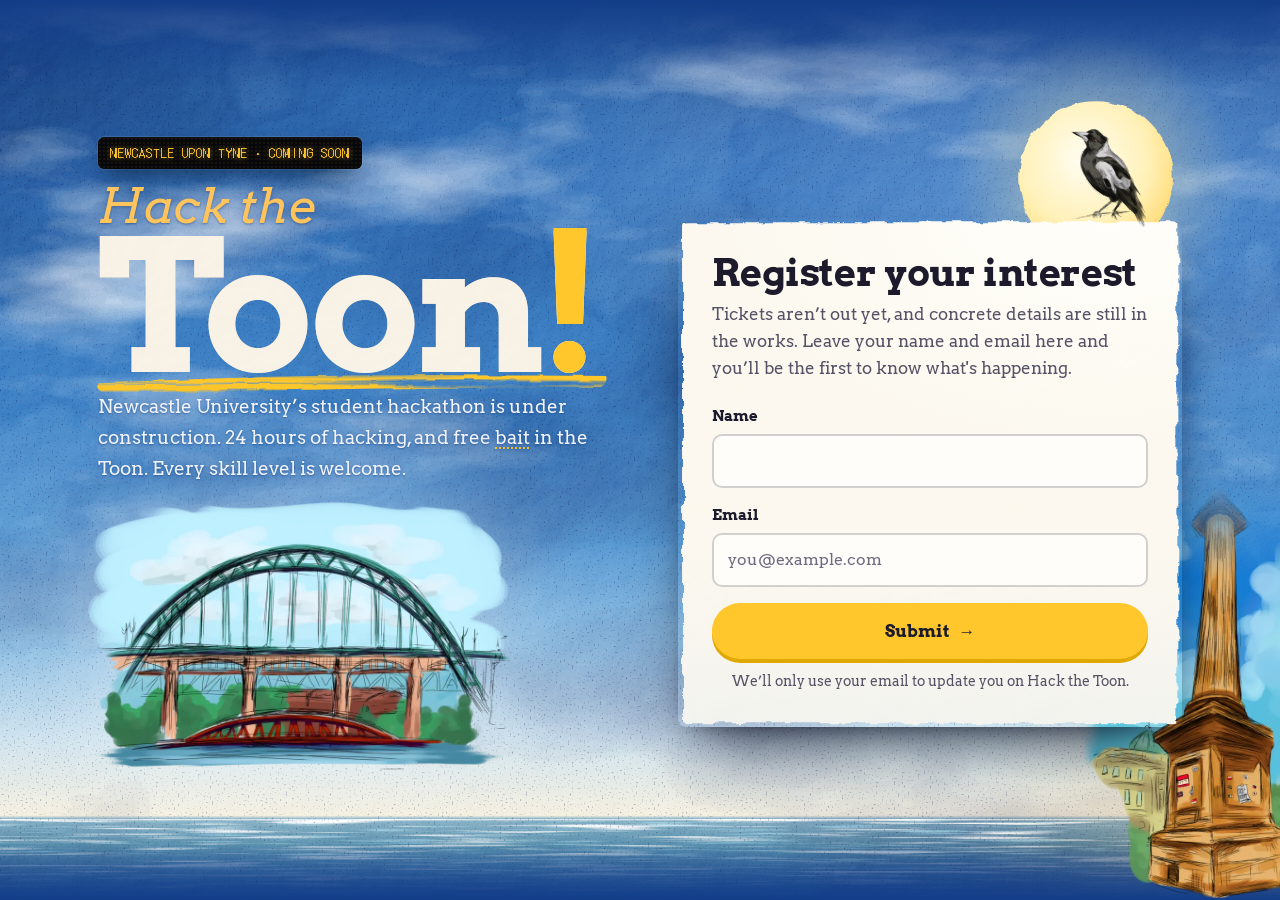
==== commit 6ba84cc4: "Update turnstile public key" ====
--- a/index.html
+++ b/index.html
@@ -2,7 +2,7 @@
 <html lang="en-GB">
 <head>
   <meta charset="utf-8">
-  <meta name="viewport" content="width=device-width, initial-scale=1">
+  <meta name="viewport" content="width=device-width, initial-scale=1, viewport-fit=cover">
   <title>Hack the Toon · Register your interest</title>
   <meta name="description" content="Hack the Toon is a 24hr student hackathon in Newcastle. Register your interest and we'll be in touch.">
   <meta name="theme-color" content="#133d88">
@@ -17,6 +17,7 @@
 
   <link rel="stylesheet" href="css/styles.css">
   <script src="js/main.js" defer></script>
+  <script src="js/geordie.js" defer></script>
   <!-- Cloudflare Turnstile: an invisible check that a real person sent the form -->
   <script src="https://challenges.cloudflare.com/turnstile/v0/api.js" async defer></script>
 </head>
@@ -79,7 +80,7 @@
           <!-- TODO: replace this sitekey with the real one from the Cloudflare
                dashboard (Turnstile). 1x00000000000000000000AA is Cloudflare's
                public test key, which always passes. -->
-          <div class="cf-turnstile" data-sitekey="0x4AAAAAAFebThGywJJSq26S" data-appearance="interaction-only" data-theme="light" data-size="flexible"></div>
+          <div class="cf-turnstile" data-sitekey="0x4AAAAAAFyogJpaYlx3Xib3" data-appearance="interaction-only" data-theme="light" data-size="flexible"></div>
           <p class="form__error" data-form-error role="alert"></p>
           <button class="btn btn--metro btn--block" type="submit" data-submit>
             <span data-submit-label>Submit</span> <span aria-hidden="true">&rarr;</span>
--- a/css/styles.css
+++ b/css/styles.css
@@ -35,6 +35,14 @@
   --font-dot: "DotGothic16", ui-monospace, monospace;
 
   --gutter: clamp(16px, 4vw, 48px);
+
+  /* The page is painted edge to edge, behind the phone's status bar, home
+     indicator and browser toolbars (viewport-fit=cover), so the sky carries
+     on behind them. These insets keep the content itself clear of them. */
+  --safe-top: env(safe-area-inset-top, 0px);
+  --safe-right: env(safe-area-inset-right, 0px);
+  --safe-bottom: env(safe-area-inset-bottom, 0px);
+  --safe-left: env(safe-area-inset-left, 0px);
 }
 
 *,
@@ -178,9 +186,10 @@
   max-width: 220px;
   padding: 0.5em 0.75em;
   border-radius: 8px;
-  background: var(--cream);
-  color: var(--ink);
-  box-shadow: 0 10px 24px -10px rgb(0 0 0 / 0.7);
+  /* Dark like the dot-matrix display, so the label can share its Metro yellow */
+  background: #0b1020;
+  color: var(--cream);
+  box-shadow: 0 0 0 1px rgb(255 255 255 / 0.1), 0 10px 24px -10px rgb(0 0 0 / 0.7);
   font: 400 0.8rem/1.35 var(--font-body);
   white-space: normal;
   text-align: left;
@@ -189,13 +198,14 @@
   transform: translate(-50%, 4px);
   transition: opacity 0.15s ease, transform 0.15s ease;
 }
-.geordie__gloss::before { content: "Geordie: "; color: var(--brick); font-weight: 700; }
-.geordie:hover .geordie__gloss,
+.geordie__gloss::before { content: "Geordie: "; color: var(--metro); font-weight: 700; }
+/* Touch screens keep :hover after a tap, so there the gloss follows focus
+   alone, which js/geordie.js clears when you tap anywhere else */
 .geordie:focus .geordie__gloss { opacity: 1; transform: translate(-50%, 0); }
-/* On paper, the gloss is dark instead */
+@media (hover: hover) {
+  .geordie:hover .geordie__gloss { opacity: 1; transform: translate(-50%, 0); }
+}
 .note .geordie { text-decoration-color: var(--metro-deep); }
-.note .geordie__gloss { background: var(--ink); color: var(--cream); }
-.note .geordie__gloss::before { color: var(--metro); }
 
 /* --------------------------------------------------------------------------
    Page: the wash
@@ -203,12 +213,16 @@
 .page {
   /* Each page floodlights its own landmarks (see the end of this section) */
   --floodlight: linear-gradient(transparent, transparent);
+  --edge-top: calc(90px + var(--safe-top));
+  --edge-bottom: calc(56px + var(--safe-bottom));
   position: relative;
   isolation: isolate;
   display: flex;
   flex-direction: column;
+  /* The large viewport, so the sky reaches the bottom edge of the screen
+     even when the browser's toolbars have slid away */
   min-height: 100vh;
-  min-height: 100svh;
+  min-height: 100lvh;
   overflow: hidden;
   /* From the top: the grain of the paper, the Tyne glinting in the sun, the
      blooms and drifts of the wash, then the sky itself, laid in wet-in-wet
@@ -237,13 +251,20 @@
     );
   background-blend-mode: multiply, soft-light, normal, soft-light, multiply, normal, normal;
 }
-/* Floodlight: a page-specific pool of warm light around its landmarks */
+/* A page-specific pool of light around its landmarks, and the edges of the
+   sky softened into --zenith. In a browser tab, Safari on iOS paints its
+   status-bar and toolbar strips itself, in one flat colour taken from the
+   page's background; fading the top and bottom of the wash into exactly that
+   colour makes those strips read as more sky rather than as a band. */
 .page::before {
   content: "";
   position: absolute;
   inset: 0;
   z-index: -1;
-  background: var(--floodlight);
+  background:
+    linear-gradient(var(--zenith), transparent) top / 100% var(--edge-top) no-repeat,
+    linear-gradient(transparent, var(--zenith)) bottom / 100% var(--edge-bottom) no-repeat,
+    var(--floodlight);
   pointer-events: none;
 }
 /* Clouds drifting slowly across the upper sky. The strip is one tile wider
@@ -258,6 +279,9 @@
   width: calc(100% + 1600px);
   height: min(70vh, 640px);
   background: url("../assets/texture/clouds.webp") 0 0 / 1600px 100% repeat-x;
+  /* Clear of the very top, where the sky fades into the status bar */
+  -webkit-mask-image: linear-gradient(transparent, #000 var(--edge-top));
+  mask-image: linear-gradient(transparent, #000 var(--edge-top));
   opacity: 0.85;
   pointer-events: none;
   animation: drift 240s linear infinite;
@@ -353,7 +377,11 @@
   align-content: center;
   width: min(1180px, 100%);
   margin: 0 auto;
-  padding: clamp(56px, 8vh, 96px) var(--gutter) clamp(16px, 3vh, 32px);
+  padding:
+    calc(clamp(56px, 8vh, 96px) + var(--safe-top))
+    calc(var(--gutter) + var(--safe-right))
+    calc(clamp(16px, 3vh, 32px) + var(--safe-bottom))
+    calc(var(--gutter) + var(--safe-left));
 }
 /* Above the panel, so the sun behind the magpie can never cover the words */
 .interest__intro { grid-area: intro; align-self: end; position: relative; z-index: 1; }
@@ -591,7 +619,11 @@
   gap: clamp(20px, 4vh, 40px);
   width: min(1060px, 100%);
   margin: 0 auto;
-  padding: clamp(24px, 5vh, 56px) var(--gutter);
+  padding:
+    calc(clamp(24px, 5vh, 56px) + var(--safe-top))
+    calc(var(--gutter) + var(--safe-right))
+    calc(clamp(24px, 5vh, 56px) + var(--safe-bottom))
+    calc(var(--gutter) + var(--safe-left));
   text-align: center;
 }
 
@@ -768,7 +800,7 @@
     --floodlight: radial-gradient(ellipse 90vw 46vh at 50% 100%, rgb(var(--sun) / 0.2), transparent 72%);
   }
   /* Room at the bottom of the thank-you page for the corner paintings */
-  .thanks { padding-bottom: clamp(150px, 26vh, 240px); }
+  .thanks { padding-bottom: calc(clamp(150px, 26vh, 240px) + var(--safe-bottom)); }
   .page--thanks { --arches-h: clamp(170px, 26vh, 260px); }
   .corner--angel { height: clamp(80px, 13vh, 130px); }
 }
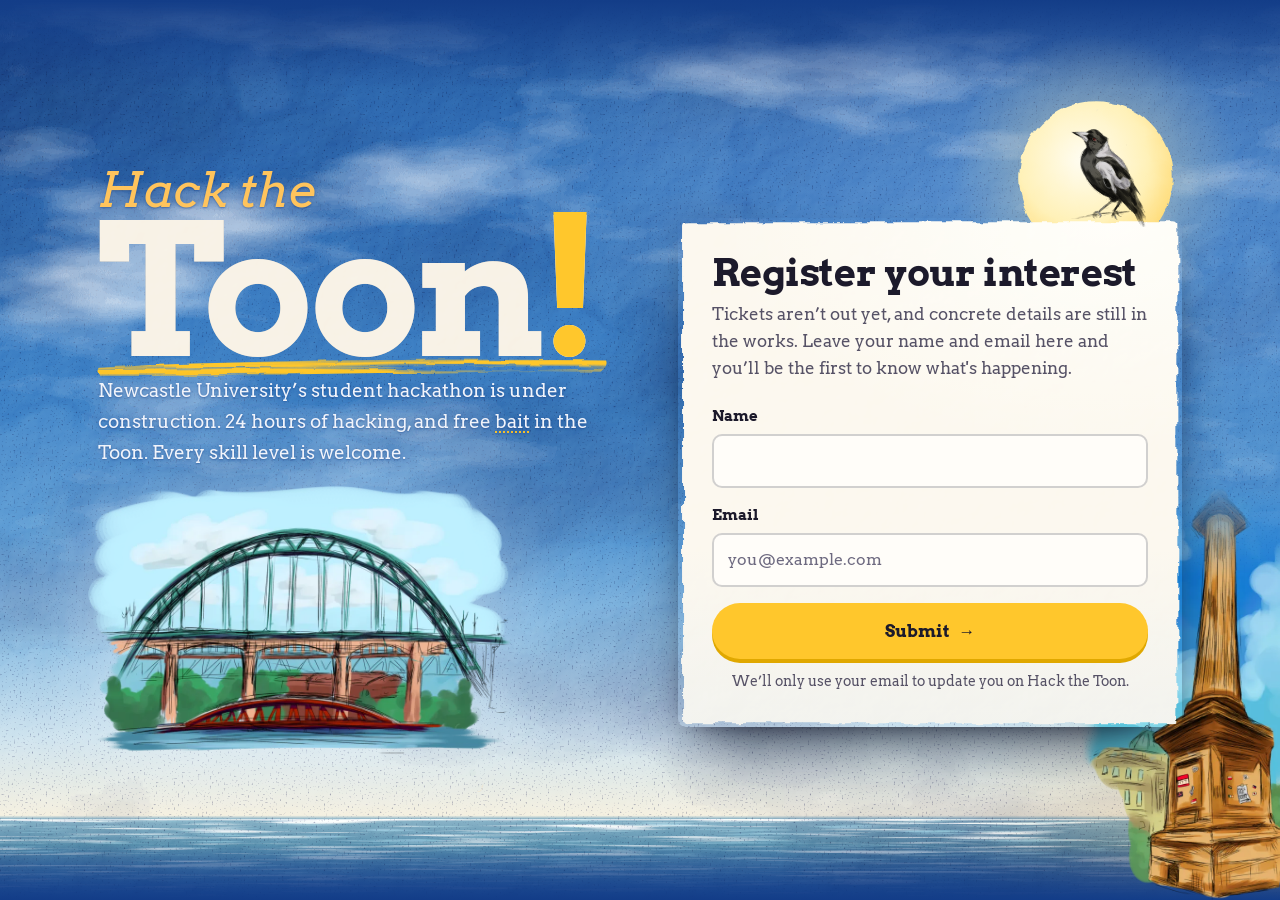
==== commit c0855068: "Remove dotmatrix from title section" ====
--- a/index.html
+++ b/index.html
@@ -38,10 +38,6 @@
 
     <main class="interest">
       <div class="interest__intro">
-        <p class="dotmatrix">
-          <!--span class="dotmatrix__dot" aria-hidden="true"></span!-->
-          Newcastle upon Tyne &middot; Coming soon
-        </p>
         <h1 class="title">
           <span class="title__small">Hack the</span>
           <span class="title__big">Toon<span class="title__stop">!</span></span>
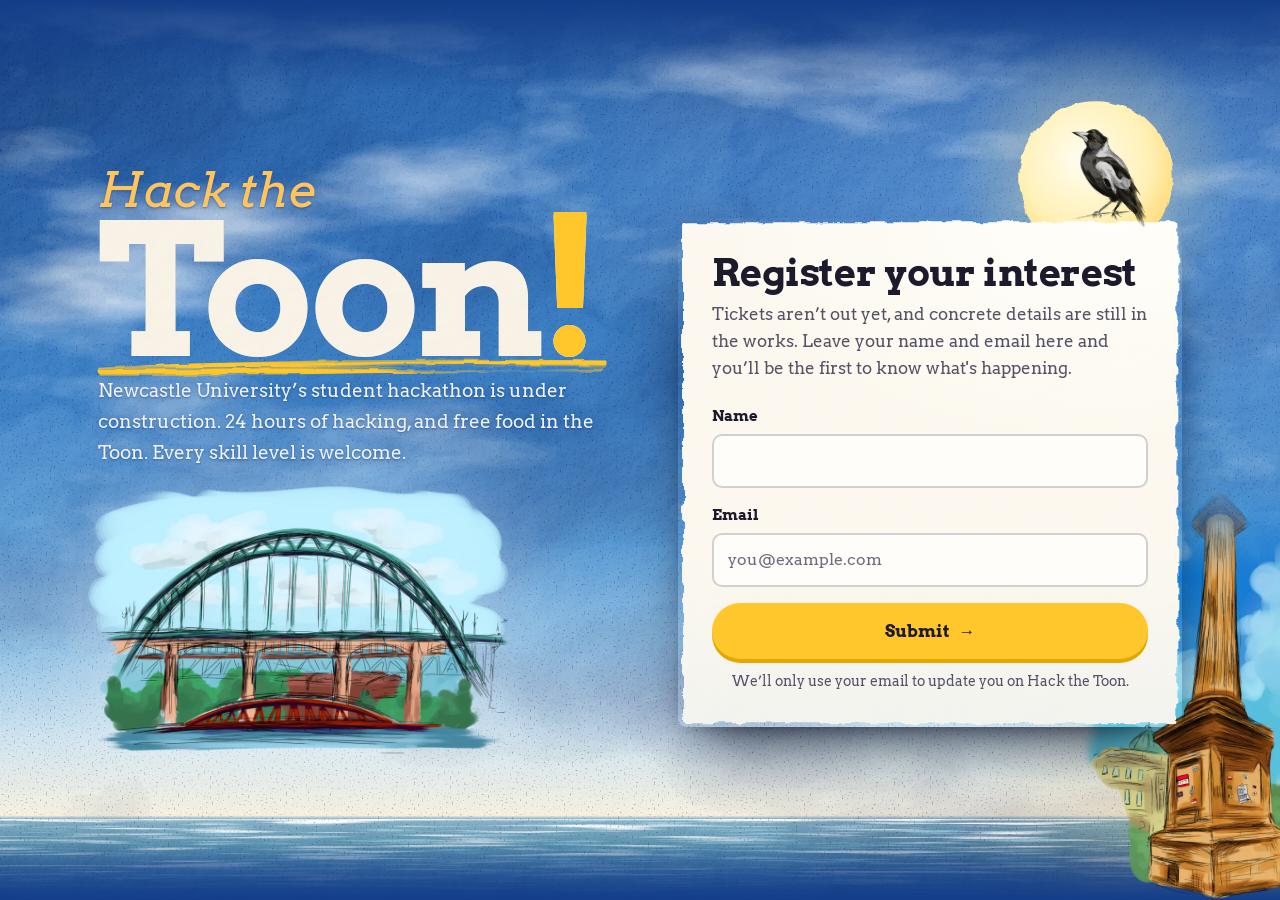
==== commit c7560935: "Remove geordie pop-up from main page" ====
--- a/index.html
+++ b/index.html
@@ -43,8 +43,8 @@
           <span class="title__big">Toon<span class="title__stop">!</span></span>
         </h1>
         <p class="interest__lede">
-          Newcastle University&rsquo;s student hackathon is under construction. 24 hours of hacking, and free
-          <span class="geordie" tabindex="0">bait<span class="geordie__gloss" role="tooltip">food, specifically, midnight pizza</span></span>
+          Newcastle University&rsquo;s student hackathon is under construction. 24 hours of hacking, and free food
+          <!--span class="geordie" tabindex="0">bait<span class="geordie__gloss" role="tooltip">food, specifically, midnight pizza</span></span!-->
           in the Toon. Every skill level is welcome.
         </p>
       </div>
@@ -73,9 +73,6 @@
             <label for="website">Website</label>
             <input id="website" name="website" tabindex="-1" autocomplete="off">
           </div>
-          <!-- TODO: replace this sitekey with the real one from the Cloudflare
-               dashboard (Turnstile). 1x00000000000000000000AA is Cloudflare's
-               public test key, which always passes. -->
           <div class="cf-turnstile" data-sitekey="0x4AAAAAAFyogJpaYlx3Xib3" data-appearance="interaction-only" data-theme="light" data-size="flexible"></div>
           <p class="form__error" data-form-error role="alert"></p>
           <button class="btn btn--metro btn--block" type="submit" data-submit>
